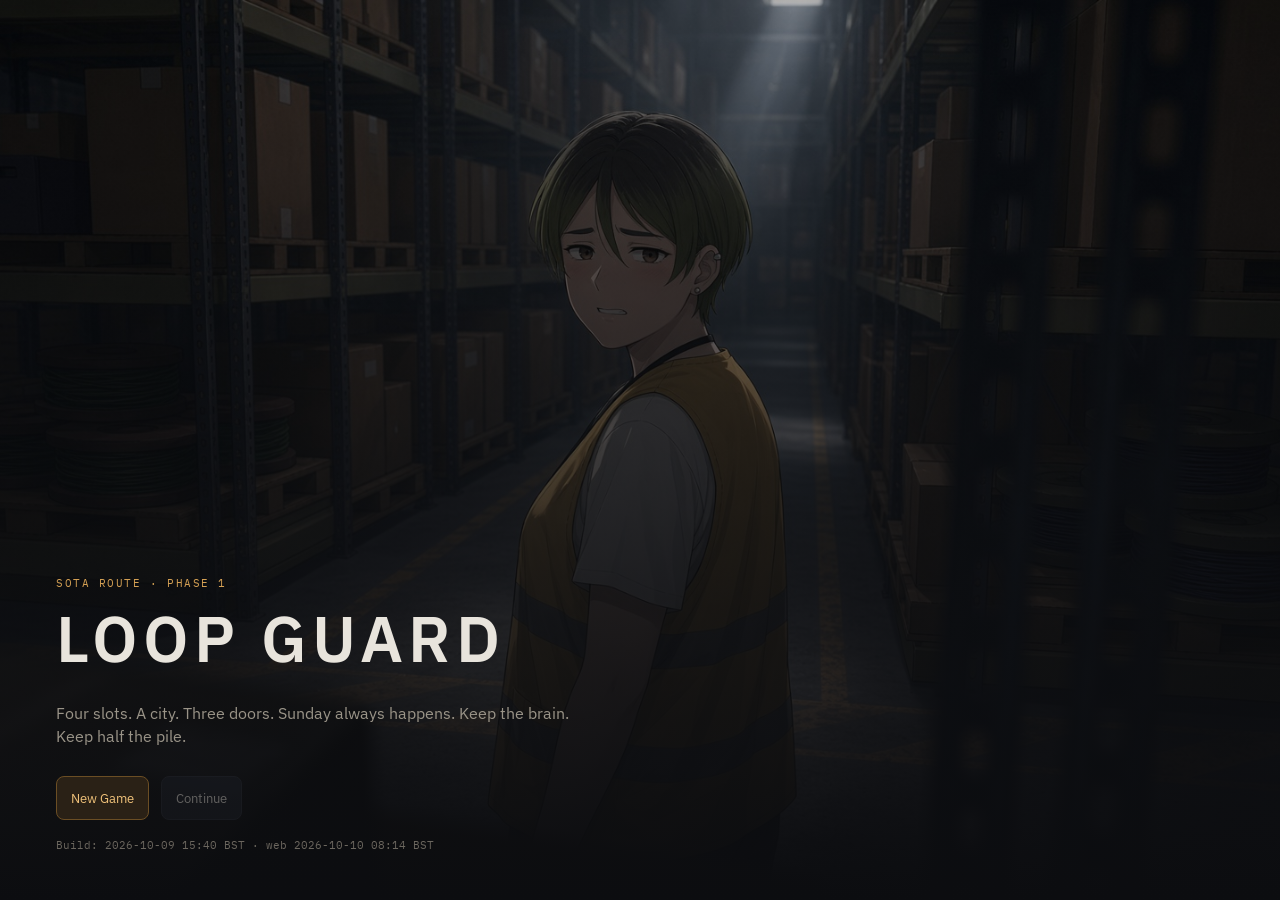
==== index.html @ e3c1bda1 "Web build: 2026-10-09 15:40 BST · web 2026-10-10 08:14 BST" ====
<!DOCTYPE html>
<html lang="en">
<head>
  <meta charset="UTF-8" />
  <meta name="viewport" content="width=device-width, initial-scale=1, viewport-fit=cover" />
  <meta name="apple-mobile-web-app-capable" content="yes" />
  <meta name="robots" content="noindex" />
  <link rel="icon" href="data:," />
  <title>Loop Guard — Sota</title>
  <link rel="preconnect" href="https://fonts.googleapis.com" />
  <link rel="preconnect" href="https://fonts.gstatic.com" crossorigin />
  <link href="https://fonts.googleapis.com/css2?family=IBM+Plex+Mono:wght@400;500&family=IBM+Plex+Sans:wght@400;500;600&display=swap" rel="stylesheet" />
  <link rel="stylesheet" href="css/game.css" />
  <link rel="stylesheet" href="css/web.css" />
</head>
<body>
  <div class="app">
    <section class="screen active" data-screen="title">
      <div class="title-wrap">
        <div class="who">SOTA ROUTE  ·  PHASE 1</div>
        <h1>LOOP GUARD</h1>
        <p class="sub">Four slots. A city. Three doors. Sunday always happens. Keep the brain. Keep half the pile.</p>
        <div class="title-actions">
          <button class="primary" id="btn-new">New Game</button>
          <button id="btn-continue">Continue</button>
          <button class="ghost" id="btn-settings">Video path</button>
        </div>
      </div>
    </section>

    <section class="screen" data-screen="play">
      <div class="stage" id="stage">
        <img id="bg" class="bg" alt="" />
        <div class="hud">
          <div class="stat" id="stat-loop">LOOP <b>1</b></div>
          <div class="stat" id="stat-day">DAY <b>1</b>/28</div>
          <div class="stat" id="stat-slot">MORNING</div>
          <div class="week-pips" id="pips"></div>
          <div class="grow"></div>
          <div class="stat" id="stat-money">£ <b>80</b></div>
          <div class="stat" id="stat-int">INT <b>0</b></div>
          <div class="stat" id="stat-str">STR <b>3</b></div>
          <button class="ghost hud-phone" id="hud-phone" title="Kaito's phone">PHONE<span class="hud-phone-badge" id="hud-phone-badge" hidden>1</span></button>
          <button class="ghost" id="btn-full">Full</button>
          <button class="ghost" id="btn-title">Title</button>
          <button class="ghost" id="btn-settings-2">Path</button>
          <button class="ghost edi-mute" id="btn-sound-mute" title="Mute game audio">SOUND ON</button>
          <button class="ghost edi-mute" id="btn-edi-mute" title="Mute EDI scripts">SCRIPT ON</button>
        </div>
        <div id="hub-map" class="hub-map"></div>
        <img class="sprite" id="sprite" alt="" />
        <div id="char-menu" class="char-menu"></div>
        <div class="dock">
          <div class="actions" id="actions"></div>
        </div>
        <div class="route-hud" id="route-hud">
          <!-- DESKTOP HOTFIX 2026-10-06 (#12): Boss DUE block removed; Himari block kept -->
          <div class="route-block">
            <div class="route-meta"><div class="route-kicker">Sota</div><div id="route-mood">Warm</div><div class="route-sub" id="route-hint"></div></div>
            <img class="route-face" id="face-himari" alt="Himari" src="art/sprite/gf_home_idle.png" />
          </div>
        </div>
        <div class="textbox" id="textbox">
          <div class="who" id="who"></div>
          <div class="line" id="line"></div>
          <div class="row"><button id="advance" style="display:none">Continue</button></div>
        </div>
        <div class="peek-layer" id="peek-layer">
            <div class="peek-door" id="peek-door">
              <video id="peek-vid" playsinline muted></video>
              <div class="missing" id="peek-miss">
                <div>No file on this path. The rail still runs.</div>
                <code id="peek-miss-path"></code>
              </div>
            </div>
            <div class="peek-ui">
              <button id="peek-more">Open the door more</button>
              <button class="danger" id="peek-leave">Leave</button>
            </div>
            <div class="textbox peek-box">
              <div class="who" id="peek-who"></div>
              <div class="line" id="peek-line"></div>
              <div class="row"><button id="peek-next">Continue</button></div>
            </div>
          </div>
          <div class="phone-layer" id="phone-layer">
            <div class="phone-fit" id="phone-fit"><div class="phone-frame" id="phone-frame">
              <div class="phone-chrome">
                <button type="button" id="phone-back" class="phone-top-back" aria-label="Back">‹</button>
                <span id="phone-clock">09:14</span>
                <span class="phone-status" aria-hidden="true">
                  <svg width="16" height="12" viewBox="0 0 16 12"><path fill="#f2f2f7" d="M1.2 8.4 0 9.6A11 11 0 0 1 16 9.6l-1.2-1.2A9.2 9.2 0 0 0 1.2 8.4Zm3.3-2.5L3.3 7.1a6.6 6.6 0 0 1 9.4 0l-1.2-1.2a4.9 4.9 0 0 0-7 0Zm3.3-2.6L6.6 4.5a2.8 2.8 0 0 1 2.8 0L8 3.3a1.2 1.2 0 0 0-1.6 0Z"/></svg>
                  <svg width="24" height="12" viewBox="0 0 24 12"><rect x="0.6" y="1.2" width="18" height="9.6" rx="2" fill="none" stroke="#f2f2f7" stroke-width="1.2"/><rect x="2" y="2.6" width="15.2" height="6.8" rx="1" fill="#f2f2f7"/><rect x="19.4" y="4" width="1.6" height="4" rx="0.6" fill="#f2f2f7"/></svg>
                </span>
                <button type="button" id="phone-close" class="phone-top-close" aria-label="Close">×</button>
              </div>
              <div class="phone-stack" id="phone-stack">
                <div class="screen active" data-ph="home" id="ph-home"></div>
                <div class="screen app-messages" data-ph="messages" id="ph-messages">
                  <div class="phone-title" id="sms-title">Himari</div>
                  <div class="phone-scroll"><div class="phone-list" id="phone-list"></div></div>
                </div>
                <div class="screen app-gallery" data-ph="gallery" id="ph-gallery">
                  <div class="phone-title" id="phone-title">Routes</div>
                  <div class="phone-scroll"><div class="phone-list" id="gallery-list"></div></div>
                </div>
                <div class="screen app-nightly" data-ph="nightly" id="ph-nightly"></div>
                <div class="screen app-settings" data-ph="settings" id="ph-settings"></div>
              </div>
            </div>
            </div>
          </div>
          <div class="bar-layer" id="bar-layer">
            <div class="bar-card">
              <div class="who">SHIFT</div>
              <p>Stop the tick in green. Blue sliver is bonus. Space or click.</p>
              <div class="bar-track">
                <div class="zone grey"></div>
                <div class="zone green"></div>
                <div class="zone blue"></div>
                <div class="bar-fill" id="bar-fill"></div>
              </div>
              <button class="primary" id="bar-hit">Stop</button>
            </div>
          </div>
      </div>
    </section>

    <section class="screen rewind-screen" data-screen="rewind">
      <div class="rewind-card">
        <div class="who">SUNDAY</div>
        <h2 id="rewind-body"></h2>
        <p id="rewind-ask"></p>
        <div class="title-actions">
          <button class="primary" id="rewind-yes">Rewind time</button>
          <button class="ghost" id="rewind-no">Stay here</button>
        </div>
      </div>
    </section>
  </div>

  <div class="modal" id="settings">
    <div class="card">
      <h2>PART 1 video root</h2>
      <p>HTTP folder that contains the scene files.</p>
      <p>
        <code>SCENE_BOSS_WORKAREA_BJ_1.mp4</code> … <code>_5</code><br />
        <code>SCENE_BOSS_LOCKER_BATHROOM_RIDE_1.mp4</code> … <code>_5</code><br />
        <code>SCENE_BOSS_FINAL_MISSIONARY_1.mp4</code> … <code>_5</code><br />
        <code>SCENE_BOSS_WORKAREA_RIDE_1.mp4</code> … <code>_3</code><br />
        <code>SCENE_BOSS_WORKAREA_SPOON_1.mp4</code> … <code>_5</code><br />
        <code>SCENE_BOSS_LOCKER_MATEPRESS_1.mp4</code> … <code>_3</code><br />
        <code>SCENE_BOSS_LOCKER_MISSIONARY_1.mp4</code> … <code>_4</code><br />
        <code>SCENE_BOSS_FINAL_DOGGY_1.mp4</code> … <code>_4</code><br />
        <code>SCENE_BOSS_FINAL_COWGIRL_1.mp4</code> … <code>_4</code><br />
        <code>SCENE_BOSS_OFFICE_RD_DOGGY_1.mp4</code> … <code>_6</code><br />
        <code>SCENE_BOSS_FINAL_SUCK_1.mp4</code>
      </p>
      <input id="media-root" spellcheck="false" />
      <p style="margin-top:16px">EDI base (default <code>http://localhost:5000</code>)</p>
      <input id="edi-url" spellcheck="false" />
      <div class="row">
        <button class="ghost" id="set-cancel">Cancel</button>
        <button class="primary" id="set-save">Save path</button>
      </div>
    </div>
  </div>
  <div class="toast" id="toast"></div>
  <script src="js/edi.js"></script>
  <script>window.LG_WEB=true;window.LG_WEB_STAMP='2026-10-09 15:40 BST · web 2026-10-10 08:14 BST';</script>
  <script src="js/web.js"></script>
  <script src="js/audio.js"></script>
  <script src="js/data.js"></script>
  <script src="js/dialogue.js"></script>
  <script src="js/game.js"></script>
</body>
</html>
---- css/game.css ----
:root {
  --bg: #0c0d10;
  --panel: #16181e;
  --panel-2: #1d2028;
  --ink: #e8e4dc;
  --muted: #9a9488;
  --dim: #6b665e;
  --amber: #d4a054;
  --amber-2: #f0c27a;
  --danger: #c45c4a;
  --line: #2a2d36;
  --font: "IBM Plex Sans", "Segoe UI", sans-serif;
  --mono: "IBM Plex Mono", ui-monospace, monospace;
}
* { box-sizing: border-box; }
html, body { height: 100%; margin: 0; }
body { font-family: var(--font); background: var(--bg); color: var(--ink); overflow: hidden; }
button {
  font-family: inherit; cursor: pointer;
  border: 1px solid var(--line); background: var(--panel-2); color: var(--ink);
  border-radius: 8px; padding: 10px 14px;
}
button:hover:not(:disabled) { border-color: var(--amber); color: var(--amber-2); }
button:disabled { opacity: .38; cursor: not-allowed; }
button.primary { background: #2a2116; border-color: #6b4e24; color: var(--amber-2); }
button.danger { background: #2a1614; border-color: #6b3228; color: #e8b4aa; }
button.ghost { background: transparent; }
.app { height: 100%; display: flex; flex-direction: column; }
.screen { display: none; height: 100%; }
.screen.active { display: flex; flex-direction: column; }

.title-wrap {
  flex: 1;
  background:
    linear-gradient(180deg, rgba(12,13,16,.3) 0%, rgba(12,13,16,.8) 70%, #0c0d10 100%),
    url("../art/title.jpg") center/cover no-repeat;
  display: flex; flex-direction: column; justify-content: flex-end;
  padding: 48px 56px;
}
.title-wrap h1 { font-weight: 600; font-size: 64px; margin: 0 0 6px; letter-spacing: .08em; }
.title-wrap .sub { color: var(--muted); margin-bottom: 28px; max-width: 540px; line-height: 1.45; }
.title-actions { display: flex; gap: 12px; flex-wrap: wrap; }

.hud {
  position: absolute; top: 0; left: 0; right: 0; z-index: 6;
  height: 52px; display: flex; align-items: center; gap: 12px;
  padding: 0 16px;
  background: linear-gradient(180deg, rgba(8,9,12,.72) 0%, rgba(8,9,12,0) 100%);
  font-family: var(--mono); font-size: 12px;
  pointer-events: none;
}
.hud button { pointer-events: auto; }
.hud .stat { color: var(--muted); }
.hud .stat b { color: var(--amber-2); font-weight: 500; }
.hud .stat.bad { color: var(--danger); }
.hud .grow { flex: 1; }
.hud .edi-mute { margin-left: 4px; font-size: 11px; letter-spacing: .08em; padding: 6px 10px; }
.hud .edi-mute.off { color: var(--danger); border-color: #6b3228; }
.week-pips { display: flex; gap: 6px; }
.pip { width: 22px; height: 8px; border-radius: 99px; background: #2a2d36; }
.pip.now { background: var(--amber); }
.pip.done { background: #5a4a2e; }
.pip.bad { outline: 1px solid var(--danger); }
.pip.event { outline: 1px solid #4d8fd6; box-shadow: 0 0 0 1px rgba(77,143,214,.35); }

.play { flex: 1; min-height: 0; }
.screen[data-screen="play"] {
  background: #0b0a0c;
  flex: 1;
}
.stage {
  position: relative;
  flex: 1;
  width: 100%;
  height: 100%;
  background: #111;
  overflow: hidden;
}
.bg {
  position: absolute; inset: 0;
  width: 100%; height: 100%;
  object-fit: cover;
  z-index: 0;
}
.stage.hub-mode { background: #0b0a0c; }
.sprite {
  position: absolute;
  left: 50%;
  top: -2%;
  bottom: auto;
  transform: translateX(-50%);
  height: 102%;
  width: auto;
  max-width: 56%;
  object-fit: contain;
  object-position: top center;
  z-index: 2;
  cursor: pointer;
  pointer-events: auto;
  filter: drop-shadow(0 14px 22px rgba(0,0,0,.45));
}
.sprite.boss {
  left: 50%;
  right: auto;
}
/* SOTA WIRE 2026-10-09: sota_*.png is a wider canvas (1038x900 vs Himari 696x900). Lift the width cap so the
   height (and so the head/shoulder scale) matches Himari's 102% instead of being shrunk by max-width:56%. */
.sprite.sota {
  max-width: 96%;
}

.textbox {
  position: absolute; left: 4%; right: 4%; bottom: 3.5%; z-index: 4;
  background: rgba(12,10,14,.82); border: 1px solid rgba(243,198,192,.28);
  border-radius: 4px; padding: 14px 16px; min-height: 22%;
  backdrop-filter: blur(8px);
}
.dock {
  position: absolute; left: 16px; top: 60px; z-index: 5;
  display: flex; flex-direction: column; gap: 8px;
  width: min(280px, 34vw);
}
.dock .actions { padding: 0; display: grid; gap: 7px; }
.dock .note {
  margin: 0; font-size: 12px; color: var(--muted); line-height: 1.35;
  background: rgba(12,13,16,.55); border-radius: 8px; padding: 8px 10px;
}
.who { font-family: var(--mono); font-size: 11px; letter-spacing: .14em; text-transform: uppercase; color: var(--amber); margin-bottom: 6px; }
.line { font-size: 17px; line-height: 1.45; min-height: 44px; }
.line em { color: #cfc6b4; }
.line .sfx { color: var(--muted); font-style: italic; }
.textbox .row { display: flex; justify-content: flex-end; margin-top: 8px; }

.tag { font-family: var(--mono); font-size: 10px; color: var(--dim); }

.hub-map { display: none; position: absolute; inset: 0; z-index: 3; }
.pin {
  position: absolute; transform: translate(-50%, -50%);
  min-width: 140px; text-align: left;
  background: rgba(16,18,23,.88); border: 1px solid #3a414e;
}
.pin b { display: block; color: var(--amber-2); font-weight: 500; }
.pin span { display: block; color: var(--muted); font-size: 11px; margin-top: 2px; }

.char-menu {
  display: none;
  position: absolute;
  right: 8%;
  bottom: 28%;
  z-index: 6;
  min-width: 180px;
  background: rgba(12,13,16,.92);
  border: 1px solid var(--line);
  border-radius: 10px;
  padding: 8px;
  gap: 6px;
}
.char-menu.on { display: grid; }

.peek-layer, .bar-layer {
  display: none; position: absolute; inset: 0; z-index: 20; background: #000;
}
.peek-layer.on { display: block; }
.bar-layer.on { display: flex; }
.peek-door {
  position: absolute; inset: 0;
  display: flex; align-items: center; justify-content: center;
  background: #000;
  clip-path: inset(0 calc((100% - var(--crack, 18%)) / 2) 0 calc((100% - var(--crack, 18%)) / 2));
  transition: clip-path .25s ease;
}
.peek-door video { width: 100%; height: 100%; object-fit: contain; background: #000; }
.peek-ui {
  position: absolute; top: 58px; left: 16px;
  z-index: 22;
  display: flex; flex-direction: column; align-items: stretch; gap: 8px;
  width: min(240px, 32vw);
}
.peek-ui button { width: 100%; }
.peek-box {
  position: absolute !important;
  left: 4% !important; right: 4% !important; bottom: 3.5% !important;
  z-index: 22 !important;
  display: block !important;
  min-height: 18%;
  pointer-events: auto;
}
.missing { flex: 1; display: none; flex-direction: column; align-items: center; justify-content: center; color: var(--muted); text-align: center; padding: 24px; gap: 8px; }
.missing code { color: var(--amber-2); font-size: 12px; }

.bar-layer { align-items: center; justify-content: center; background: rgba(0,0,0,.72); }
.bar-card { width: min(640px, 92vw); background: var(--panel); border: 1px solid var(--line); border-radius: 14px; padding: 22px; }
.bar-card p { color: var(--muted); }
.bar-track { position: relative; height: 28px; background: #3a3d46; border-radius: 6px; overflow: hidden; margin: 12px 0 16px; }
.bar-track .green { position: absolute; left: 42%; width: 20%; top: 0; bottom: 0; background: #3d6b3a; }
.bar-track .blue { position: absolute; left: 50%; width: 4%; top: 0; bottom: 0; background: #6ec8e0; }
.bar-fill { position: absolute; top: 0; bottom: 0; width: 4px; background: #fff; left: 0; transform: translateX(-50%); }

.rewind-screen { align-items: center; justify-content: center; background: #08090c; }
.rewind-card { max-width: 640px; padding: 32px; }
.rewind-card h2 { white-space: pre-line; font-weight: 560; line-height: 1.35; }

.hud-phone { position: relative; pointer-events: auto; letter-spacing: .08em; }
.hud-phone-badge {
  position: absolute; top: -4px; right: -4px;
  min-width: 16px; height: 16px; padding: 0 4px;
  border-radius: 99px; background: #c45c4a; color: #fff;
  font-size: 10px; line-height: 16px; text-align: center;
}
.phone-layer {
  display: none; position: absolute; inset: 0; z-index: 18;
  background: #000;
  align-items: center; justify-content: center;
}
.phone-layer.on { display: flex; }
.phone-fit {
  width: 390px; height: 800px;
  max-width: calc(100% - 16px);
  max-height: calc(100% - 16px);
  flex: 0 0 auto;
  overflow: hidden;
}
.phone-frame {
  width: 390px; height: 800px;
  max-width: 390px; max-height: 800px;
  flex: none;
  background: #0c0d12;
  border: 0;
  border-radius: 36px;
  padding: 10px 10px 12px;
  box-shadow: 0 0 0 11px #1a1a1a, 0 0 0 13px #333, 0 20px 50px rgba(0,0,0,.55);
  position: relative;
  display: flex; flex-direction: column;
  overflow: hidden;
}
.phone-chrome {
  display: flex; justify-content: space-between; align-items: center; gap: 8px;
  font-family: var(--mono); font-size: 13px; color: #f2f2f7;
  height: 48px; padding: 0 8px 0 6px; margin-bottom: 0; flex: 0 0 48px;
}
.phone-chrome #phone-clock { font-weight: 600; letter-spacing: .02em; flex: 1; text-align: center; }
.phone-top-back, .phone-top-close {
  flex: 0 0 36px; width: 36px; height: 32px; padding: 0;
  background: transparent; border: 0; color: #f2f2f7;
  font-size: 22px; line-height: 30px; cursor: pointer;
}
.phone-top-close { font-size: 26px; line-height: 28px; }
.phone-status { display: flex; align-items: center; gap: 8px; color: #f2f2f7; }
.phone-status svg { display: block; }
.phone-owner { letter-spacing: .12em; }
.phone-stack {
  flex: 1 1 auto; min-height: 0; position: relative;
  overflow: hidden;
}
.phone-frame .screen {
  display: none; height: 100%; min-height: 0; overflow: hidden;
  flex-direction: column;
}
.phone-frame .screen.active { display: flex; flex-direction: column; height: 100%; min-height: 0; overflow: hidden; }
.phone-scroll { flex: 1 1 auto; min-height: 0; overflow-y: auto; -webkit-overflow-scrolling: touch; }
.phone-title { font-size: 18px; margin: 0; padding: 10px 12px 8px; flex: 0 0 auto; }
.phone-list { display: grid; gap: 8px; margin: 0; padding: 0 12px 16px; }
.phone-item {
  text-align: left; width: 100%;
  display: flex; flex-direction: column; gap: 2px;
}
.phone-item small { color: var(--muted); font-size: 12px; }
.phone-item.locked { opacity: .45; }
.phone-grid {
  display: grid; grid-template-columns: 1fr 1fr; gap: 12px;
}
.phone-app {
  min-height: 92px; display: flex; flex-direction: column;
  align-items: flex-start; justify-content: flex-end;
  text-align: left; padding: 12px;
  background: #1a1d24; border: 1px solid var(--line);
}
.phone-app b { font-size: 14px; letter-spacing: .04em; }
.phone-app small { color: var(--muted); }

.home-apps {
  display: grid;
  grid-template-columns: 1fr 1fr;
  gap: 28px 40px;
  padding: 36px 28px 12px;
  flex: 1 1 auto;
  align-content: start;
}
.app-icon {
  background: transparent; border: 0; padding: 0;
  display: flex; flex-direction: column; align-items: center; gap: 8px;
  color: #f2f2f7; font-size: 13px; cursor: pointer;
}
.app-icon-bg {
  width: 64px; height: 64px; border-radius: 16px;
  display: grid; place-items: center;
  position: relative;
  box-shadow: 0 8px 16px rgba(0,0,0,.28);
}
.app-icon-bg svg { width: 30px; height: 30px; }
.app-icon-bg.messages-bg { background: linear-gradient(180deg, #34c759, #30d158); }
.app-icon-bg.gallery-bg { background: linear-gradient(180deg, #5e5ce6, #7d4dff); }
.app-icon-bg.nightly-bg { background: linear-gradient(180deg, #ff2d55, #ff375f); }
.app-icon-bg.settings-bg { background: linear-gradient(180deg, #2c2c2e, #3a3a3c); }
.app-badge {
  position: absolute; top: -6px; right: -6px;
  min-width: 18px; height: 18px; padding: 0 5px;
  border-radius: 9px; background: #ff3b30; color: #fff;
  font-size: 11px; line-height: 18px; font-weight: 700;
}
.app-badge[hidden] { display: none; }
#ph-home.screen.active {
  background: radial-gradient(120% 80% at 50% 0%, #1c2230 0%, #0c0d12 62%);
}

.phone-nav { display: none !important; }
.nightly-tip { display: flex; gap: 6px; flex-wrap: wrap; }
.nightly-tip button { flex: 1; min-width: 72px; }
.nightly-im { color: var(--muted); font-size: 12px; padding: 10px; border: 1px dashed var(--line); border-radius: 8px; }
.nightly-sec {
  font-family: var(--mono); font-size: 11px; letter-spacing: .12em;
  text-transform: uppercase; color: var(--muted); margin: 4px 0 2px;
}
.nightly-mika { border-color: var(--amber-2, #c9a227); }
.nightly-quiet { opacity: .55; }
.nightly-fan { display: flex; gap: 6px; margin: 8px 0; }
.nightly-fan input {
  flex: 1; min-width: 0; background: #0f1116; border: 1px solid var(--line);
  color: var(--ink); border-radius: 8px; padding: 8px 10px; font-size: 13px;
}
.nightly-fan button { flex: 0 0 auto; }
@media (max-width: 420px) {
  .phone-frame {
    width: 390px !important; height: 800px !important;
    max-width: 390px !important; transform: scale(0.92);
    transform-origin: center center;
  }
}

.modal { position: fixed; inset: 0; z-index: 20; background: rgba(0,0,0,.62); display: none; align-items: center; justify-content: center; }
.modal.on { display: flex; }
.card { width: min(640px, 92vw); background: var(--panel); border: 1px solid var(--line); border-radius: 14px; padding: 22px; }
.card h2 { margin: 0 0 8px; }
.card p { color: var(--muted); line-height: 1.5; }
.card input {
  width: 100%; background: #0f1116; border: 1px solid var(--line); color: var(--ink);
  border-radius: 8px; padding: 10px 12px; font-family: var(--mono); font-size: 13px;
}
.card .row { display: flex; gap: 8px; justify-content: flex-end; margin-top: 16px; }
.toast {
  position: fixed; bottom: 18px; left: 50%; transform: translateX(-50%);
  background: #1a1d24; border: 1px solid var(--line); padding: 10px 14px; border-radius: 8px;
  display: none; z-index: 30;
}
.toast.on { display: block; }

#stat-himari { min-width: 11rem; }
.choice-prompt { color: var(--muted); margin-bottom: 8px; font-size: 14px; }
button.choice {
  display: block; width: 100%; text-align: left; margin: 6px 0;
  background: var(--panel); border-color: var(--line);
}

.route-hud {
  position: absolute; right: 16px; top: 60px; z-index: 5;
  display: flex; flex-direction: column; gap: 10px;
  pointer-events: none;
}
.route-block {
  display: flex; align-items: center; justify-content: flex-end; gap: 10px;
  background: rgba(12,13,16,.55); border: 1px solid var(--line); border-radius: 8px;
  padding: 6px 8px 6px 10px;
}
.route-meta { text-align: right; max-width: 9rem; }
.route-kicker { font-family: var(--mono); font-size: 11px; letter-spacing: .12em; text-transform: uppercase; color: var(--amber-2); }
.route-sub { font-size: 11px; color: var(--muted); margin-top: 2px; min-height: 14px; }
#route-due { font-size: 12px; color: var(--muted); }
#route-due b { color: var(--ink); font-weight: 500; }
.route-face {
  width: 48px; height: 56px; object-fit: cover; object-position: top center;
  border-radius: 4px; border: 1px solid #3a3d46; background: #1a1c22;
}

#route-mood { font-size: 13px; color: var(--ink); margin-top: 2px; }
.sms-bubble {
  margin: 8px 10px; padding: 8px 10px; border-radius: 10px; font-size: 13px; line-height: 1.35;
  background: #22252c; border: 1px solid var(--line);
}
.sms-bubble small { display: block; font-size: 10px; letter-spacing: .08em; text-transform: uppercase; color: var(--muted); margin-bottom: 3px; }
.sms-bubble.me { background: #1c2830; margin-left: 28px; }
.sms-bubble.her { margin-right: 28px; }

.nightly-tier {
  font-family: var(--mono); font-size: 12px; letter-spacing: .08em;
  color: var(--amber-2); margin: 0 0 8px;
}
.nightly-clue { border-color: #6b4e24; color: var(--amber-2); }
.nightly-player { display: grid; gap: 8px; }
.nightly-vid { border-radius: 8px; border: 1px solid var(--line); }
.nightly-stage { font-family: var(--mono); font-size: 11px; letter-spacing: .04em; }

.nightly-post {
  display: flex; gap: 10px; align-items: flex-start;
  padding: 8px; border: 1px solid var(--line); border-radius: 8px; margin: 6px 0;
}
.nightly-photo {
  flex: 0 0 56px; width: 56px; height: 56px;
  background: #2a2d36; border: 1px dashed #4a4e58; border-radius: 6px;
  display: flex; align-items: center; justify-content: center;
  color: var(--dim); font-family: var(--mono); font-size: 9px; letter-spacing: .08em;
  text-transform: uppercase;
}
.nightly-cap { flex: 1; font-size: 12px; line-height: 1.4; color: var(--ink); }

.nightly-photo img {
  width: 100%;
  height: 100%;
  object-fit: cover;
  border-radius: inherit;
  display: block;
}

#ph-messages.screen.active { background: #000; }
#ph-gallery.screen.active { background: #12101c; }
#ph-settings.screen.active { background: #141416; }
#ph-nightly.screen.active, #ph-nightly {
  background: radial-gradient(120% 70% at 50% 0%, #3a1020 0%, #14060c 58%);
  color: #f7dbe4;
}
#ph-nightly .phone-title { color: #ffd5e0; }
#ph-nightly .nightly-sec { color: #ff8fab; }
#ph-nightly .phone-item { background: #2a121b; border: 1px solid #5a2436; color: #f7dbe4; }
#ph-nightly .phone-item small { color: #d08a9c; }
#ph-nightly .nightly-im { border-color: #5a2436; color: #e7b3c2; background: #1a0a11; }
#ph-nightly .nightly-tip button { background: #ff2d55; border: 0; color: #fff; }
#ph-nightly .nightly-tip button[disabled] { background: #3a1a24; color: #9a6a76; }
.ny-avatar {
  width: 36px; height: 36px; border-radius: 50%;
  display: inline-grid; place-items: center;
  background: var(--ny-av, #5e5ce6); color: #fff; font-weight: 600; font-size: 14px;
  flex: 0 0 36px;
}
.ny-row { display: flex; gap: 10px; align-items: center; text-align: left; width: 100%; }
.ny-row .ny-meta { display: flex; flex-direction: column; gap: 2px; min-width: 0; }
.ny-tabs { display: flex; gap: 4px; padding: 0 12px 8px; flex: 0 0 auto; }
.ny-tab {
  flex: 1; border: 1px solid #5a2436; background: #1a0a11; color: #e7b3c2;
  border-radius: 999px; padding: 7px 8px; font-size: 12px; cursor: pointer;
}
.ny-tab.on { background: #ff2d55; color: #fff; border-color: #ff2d55; }
.ny-head { display: flex; gap: 10px; align-items: center; padding: 8px 12px; flex: 0 0 auto; }
.ny-thread { display: flex; flex-direction: column; min-height: 0; flex: 1 1 auto; }
.ny-thread-head { padding: 8px 12px 6px; flex: 0 0 auto; color: #ffd5e0; font-size: 13px; }
.ny-bubbles { flex: 1 1 auto; min-height: 0; overflow-y: auto; padding: 8px 12px 12px; display: flex; flex-direction: column; gap: 8px; }
#ph-nightly .sms-bubble.her { background: #3a1624; color: #f7dbe4; }
#ph-nightly .sms-bubble.me { background: #ff2d55; color: #fff; }
.ny-composer { flex: 0 0 auto; display: flex; gap: 6px; padding: 8px 12px 12px; border-top: 1px solid #5a2436; }
.ny-choice {
  flex: 1; border: 1px solid #5a2436; background: #2a121b; color: #ffd5e0;
  border-radius: 16px; padding: 8px 6px; font-size: 12px; cursor: pointer;
}
.ny-choice[disabled] { opacity: .4; cursor: default; }
.ny-choice.spent { text-decoration: line-through; }

#ph-nightly .ny-home-shell { flex: 0 0 auto; max-height: 34%; }
#ph-nightly .ny-tabs + .phone-scroll { flex: 1 1 auto; }
#ph-nightly .ny-tabs + .ny-thread { flex: 1 1 auto; min-height: 0; }


/* ===== M-BATCH 2026-10-06: Messages chat (#6/#9) ===== */
#ph-messages .msg-head { display: flex; align-items: center; gap: 10px; padding: 8px 12px; flex: 0 0 auto; border-bottom: 1px solid #1c1c1e; background: rgba(18,18,20,.96); }
#ph-messages .msg-head-title { font-size: 17px; font-weight: 600; color: #f2f2f7; flex: 1 1 auto; }
#ph-messages .msg-head:not(.thread) .msg-head-title { font-size: 28px; font-weight: 700; padding: 4px 0; }
#ph-messages .msg-av { width: 44px; height: 44px; border-radius: 50%; object-fit: cover; object-position: top center; background: #2c2c2e; flex: 0 0 auto; }
#ph-messages .msg-av.sm { width: 32px; height: 32px; }
#ph-messages .msg-call { background: #30d158; color: #fff; border: 0; border-radius: 16px; padding: 6px 14px; font-size: 13px; font-weight: 600; }
#ph-messages .msg-call[disabled] { background: #2c2c2e; color: #8e8e93; }
#ph-messages .msg-list { display: flex; flex-direction: column; }
#ph-messages .msg-conv { display: flex; align-items: center; gap: 12px; width: 100%; text-align: left; background: transparent; border: 0; border-bottom: 1px solid #1c1c1e; border-radius: 0; padding: 10px 12px; color: #f2f2f7; cursor: pointer; }
#ph-messages .msg-conv-meta { display: flex; flex-direction: column; gap: 2px; flex: 1 1 auto; min-width: 0; }
#ph-messages .msg-conv-top { display: flex; justify-content: space-between; gap: 8px; }
#ph-messages .msg-conv-top small { color: #8e8e93; font-size: 12px; }
#ph-messages .msg-conv-prev { color: #8e8e93; font-size: 13px; white-space: nowrap; overflow: hidden; text-overflow: ellipsis; }
#ph-messages .msg-conv.unread .msg-conv-prev { color: #d1d1d6; }
#ph-messages .msg-unread { background: #0a84ff; color: #fff; border-radius: 10px; min-width: 20px; height: 20px; line-height: 20px; text-align: center; font-size: 12px; font-weight: 700; padding: 0 6px; flex: 0 0 auto; }
#ph-messages .msg-thread { display: flex; flex-direction: column; gap: 3px; padding: 10px 10px 14px; }
#ph-messages .msg-stamp { align-self: center; color: #8e8e93; font-size: 11px; margin: 10px 0 4px; }
#ph-messages .msg-sys { align-self: center; color: #8e8e93; font-size: 12px; margin: 6px 0; text-align: center; }
#ph-messages .msg-calling { color: #30d158; }
#ph-messages .msg-row { display: flex; }
#ph-messages .msg-row.me { justify-content: flex-end; }
#ph-messages .msg-row.her { justify-content: flex-start; }
#ph-messages .msg-bubble { max-width: 76%; padding: 8px 12px; border-radius: 18px; font-size: 14px; line-height: 1.35; word-wrap: break-word; }
#ph-messages .msg-row.her .msg-bubble { background: #26252a; color: #f2f2f7; border-bottom-left-radius: 5px; }
#ph-messages .msg-row.me .msg-bubble { background: #0a84ff; color: #fff; border-bottom-right-radius: 5px; }
#ph-messages .msg-composer { flex: 0 0 auto; display: flex; gap: 8px; padding: 8px 10px 12px; border-top: 1px solid #1c1c1e; background: rgba(18,18,20,.96); }
#ph-messages .msg-input-ghost { flex: 1; border: 1px solid #3a3a3c; border-radius: 18px; padding: 7px 14px; color: #636366; font-size: 14px; }
#ph-messages .msg-reply { flex: 1; background: #0a84ff; color: #fff; border: 0; border-radius: 18px; padding: 9px 14px; font-size: 14px; font-weight: 600; text-align: center; }

/* ===== M-BATCH 2026-10-06: Nightly one screen (#4/#5) ===== */
.ny-tab-badge { display: inline-block; min-width: 16px; height: 16px; line-height: 16px; border-radius: 8px; background: #fff; color: #ff2d55; font-size: 10px; font-weight: 700; padding: 0 4px; margin-left: 3px; }
.ny-follow-card { display: flex; flex-direction: column; gap: 8px; padding: 12px; border-radius: 10px; background: #2a121b; border: 1px solid #ff2d55; }
.ny-follow-blurb { color: #e7b3c2; font-size: 12px; }
.ny-follow-btn { background: #ff2d55; color: #fff; border: 0; border-radius: 8px; padding: 8px; font-weight: 600; }
.ny-post-day { display: block; color: #d08a9c; font-size: 10px; letter-spacing: .06em; text-transform: uppercase; margin-bottom: 3px; }
.ny-tease { border-color: #6b4e24 !important; }
.ny-sys { align-self: center; color: #ffd5e0; background: #3a1624; border: 1px solid #ff2d55; border-radius: 12px; padding: 6px 12px; font-size: 12px; text-align: center; }
.ny-composer.col { flex-direction: column; gap: 6px; }
.ny-btn-row { display: flex; gap: 6px; flex-wrap: wrap; }
.ny-btn-row .ny-choice { flex: 1 1 auto; }
.ny-found { background: #30d158 !important; color: #04210d !important; border-color: #30d158 !important; font-weight: 600; }
.ny-found small { font-weight: 400; opacity: .8; }
.toast { cursor: pointer; max-width: min(520px, 90vw); }
---- css/web.css ----
/* LG_WEB phone/web layer */
html.lg-web, html.lg-web body { height: 100%; height: 100dvh; -webkit-text-size-adjust: 100%; touch-action: manipulation; }
html.lg-web body { padding: env(safe-area-inset-top) env(safe-area-inset-right) env(safe-area-inset-bottom) env(safe-area-inset-left); }
html.lg-web #btn-settings, html.lg-web #btn-settings-2, html.lg-web #btn-edi-mute, html.lg-web #settings { display: none !important; }
html.lg-nofs #btn-full { display: none !important; }
html.lg-web button { min-height: 44px; min-width: 44px; }
@media (hover: none) { html.lg-web button:hover:not(:disabled) { border-color: var(--line); color: var(--ink); } html.lg-web button.primary:hover:not(:disabled){ color: var(--amber-2); border-color:#6b4e24; } }
html.lg-web .web-stamp { margin-top: 18px; font-family: var(--mono); font-size: 11px; color: var(--dim); }
html.lg-web #peek-miss { background: #08080a; color: var(--muted); text-align: center; line-height: 1.6; align-items: center; justify-content: center; flex-direction: column; }
html.lg-web #peek-miss b { color: var(--amber-2); letter-spacing: .12em; text-transform: uppercase; font-size: 12px; }
html.lg-web #peek-miss code { display: block; margin-top: 8px; font-size: 10px; color: var(--dim); word-break: break-all; }
html.lg-web #ny-clip-card { background: #08080a; color: var(--muted); padding: 40px 12px; text-align: center; border-radius: 8px; }
html.lg-web #ny-clip-meta { white-space: pre-wrap; }
/* phones */
@media (max-width: 900px), (max-height: 500px) {
  html.lg-web .title-wrap { padding: 20px 20px calc(20px + env(safe-area-inset-bottom)); }
  html.lg-web .title-wrap h1 { font-size: 40px; }
  html.lg-web .hud { height: auto; min-height: 48px; flex-wrap: wrap; row-gap: 2px; gap: 6px; padding: 4px 8px; font-size: 11px; background: rgba(8,9,12,.78); }
  html.lg-web .hud .grow { flex: 1 0 0; }
  html.lg-web .hud button { padding: 6px 8px; font-size: 11px; }
  html.lg-web .week-pips { gap: 3px; } html.lg-web .pip { width: 10px; }
  html.lg-web .dock { top: 96px; left: 8px; max-height: calc(100% - 110px); overflow-y: auto; }
  html.lg-web .textbox { left: 2%; right: 2%; bottom: 2%; padding: 10px 12px; font-size: 15px; max-height: 45%; overflow-y: auto; }
  html.lg-web .route-hud { transform: scale(.8); transform-origin: top right; }
}
@media (max-height: 500px) and (orientation: landscape) {
  html.lg-web .hud { flex-wrap: nowrap; overflow-x: auto; min-height: 44px; }
  html.lg-web .dock { top: 58px; max-height: calc(100% - 60px); }
  html.lg-web .textbox { max-height: 40%; min-height: 0; font-size: 14px; }
}
@media (orientation: portrait) and (max-width: 600px) {
  html.lg-web .sprite { max-width: 92%; height: 70%; top: 12%; }
  html.lg-web .sprite.sota { max-width: 100%; }
  html.lg-web .bg { object-position: center; }
}
/* no video in web build: show the placeholder card across the whole door (crack width is a video effect only) */
html.lg-web .peek-door { clip-path: none !important; }
html.lg-web .peek-door video { display: none !important; }
html.lg-web #peek-miss { position: absolute; inset: 0; justify-content: flex-start !important; padding: max(60px, 14vh) 24px 0; }
@media (max-height: 500px) { html.lg-web #peek-miss { padding: 50px 24px 0 calc(24px + 34vw); line-height: 1.35; } }
html.lg-web #peek-miss > div { max-width: 420px; }
html.lg-web .peek-ui { width: max(160px, min(240px, 32vw)); }
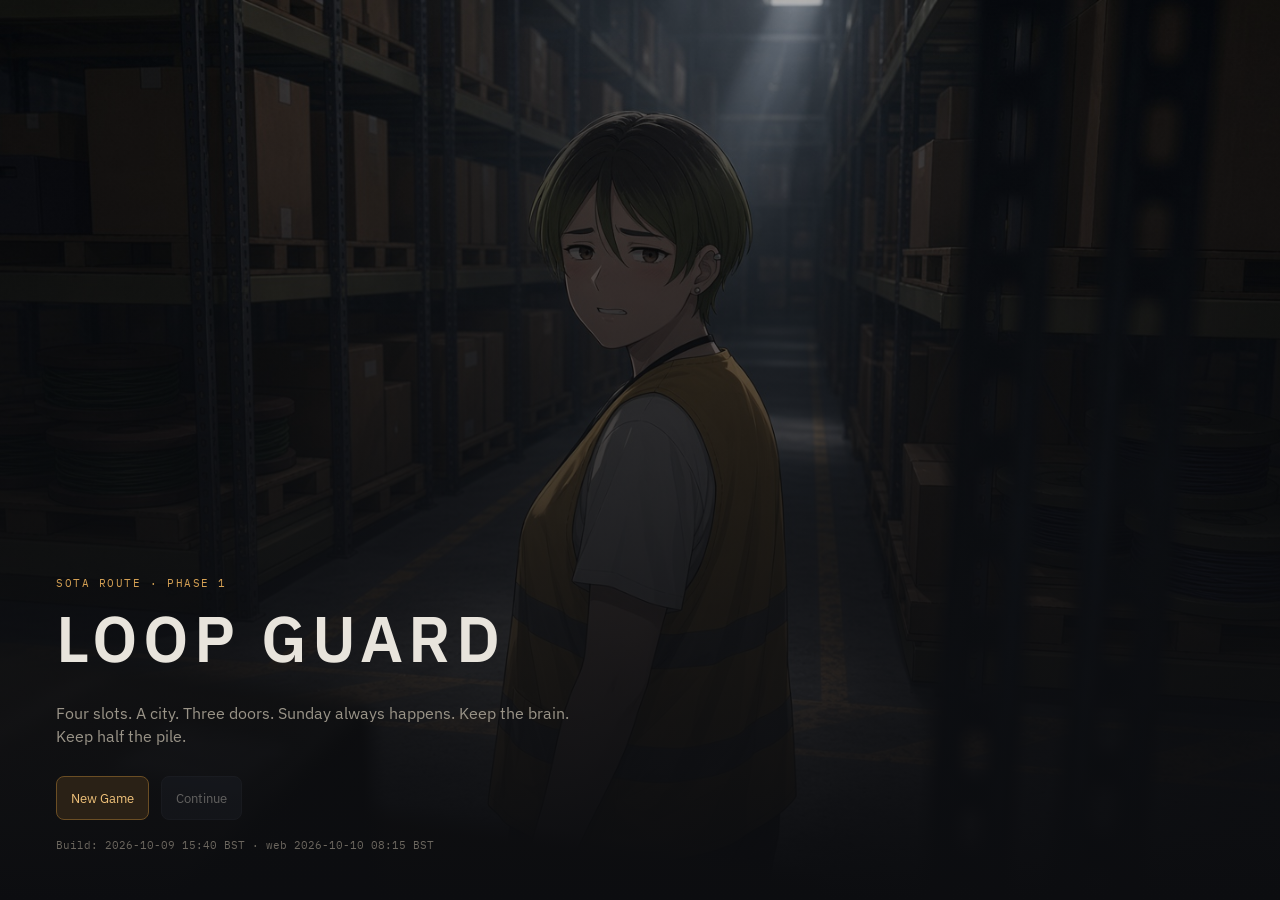
==== commit c357385a: "Web build: 2026-10-09 15:40 BST · web 2026-10-10 08:15 BST" ====
--- a/index.html
+++ b/index.html
@@ -167,7 +167,7 @@
   </div>
   <div class="toast" id="toast"></div>
   <script src="js/edi.js"></script>
-  <script>window.LG_WEB=true;window.LG_WEB_STAMP='2026-10-09 15:40 BST · web 2026-10-10 08:14 BST';</script>
+  <script>window.LG_WEB=true;window.LG_WEB_STAMP='2026-10-09 15:40 BST · web 2026-10-10 08:15 BST';</script>
   <script src="js/web.js"></script>
   <script src="js/audio.js"></script>
   <script src="js/data.js"></script>
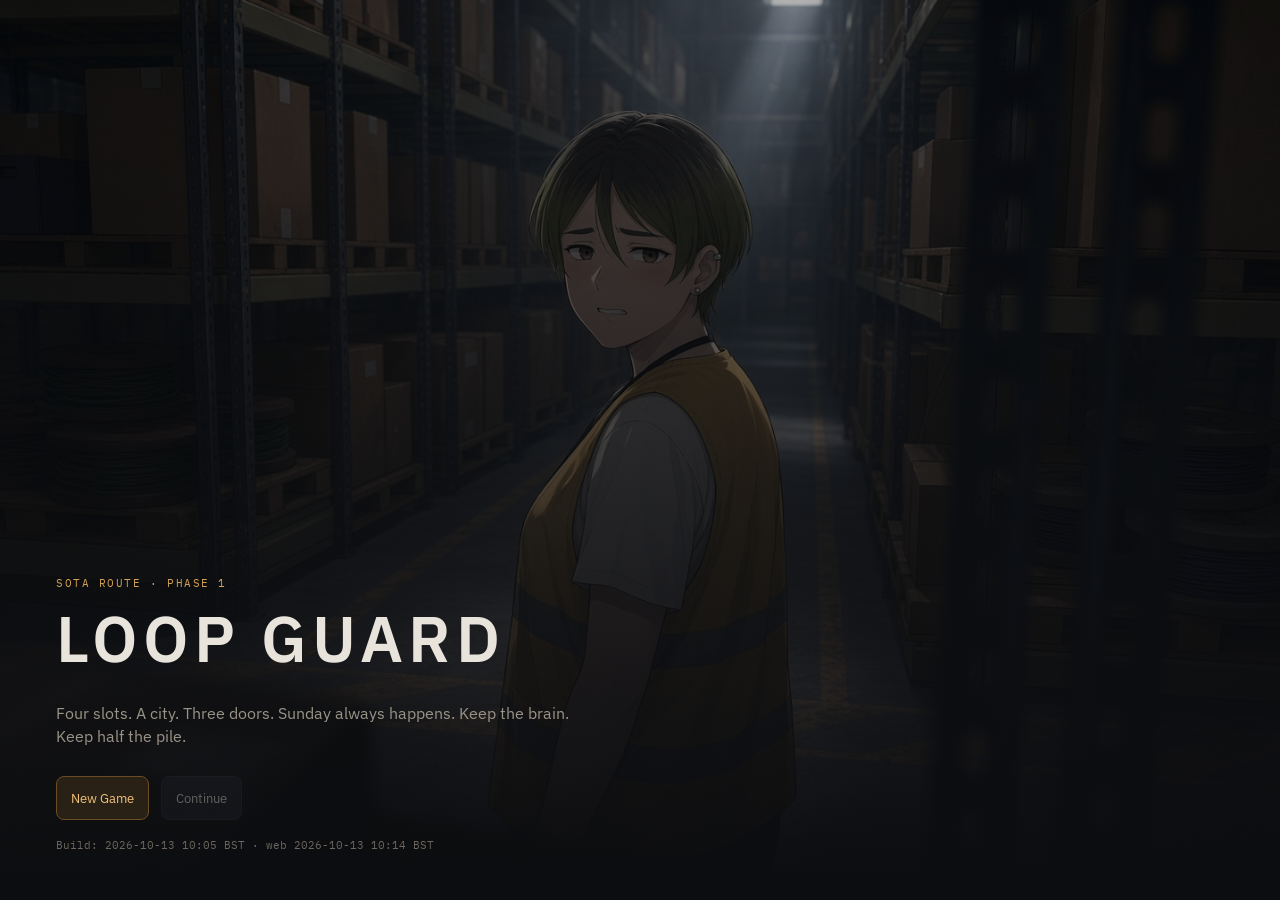
==== commit 6ac0aa85: "Web build: Himari live sprite + layers (LG_WEB_STAMP='2026-10-13 10:05 BST · web 2026-10-13 10:14 BS" ====
--- a/index.html
+++ b/index.html
@@ -49,6 +49,7 @@
         </div>
         <div id="hub-map" class="hub-map"></div>
         <img class="sprite" id="sprite" alt="" />
+        <canvas class="sprite" id="himari-live"></canvas>
         <div id="char-menu" class="char-menu"></div>
         <div class="dock">
           <div class="actions" id="actions"></div>
@@ -159,6 +160,7 @@
       <input id="media-root" spellcheck="false" />
       <p style="margin-top:16px">EDI base (default <code>http://localhost:5000</code>)</p>
       <input id="edi-url" spellcheck="false" />
+      <p style="margin-top:16px"><label><input type="checkbox" id="set-himari-live" checked /> Animated Himari</label></p>
       <div class="row">
         <button class="ghost" id="set-cancel">Cancel</button>
         <button class="primary" id="set-save">Save path</button>
@@ -166,8 +168,10 @@
     </div>
   </div>
   <div class="toast" id="toast"></div>
+  <script src="js/pixi.min.js"></script>
+  <script src="js/himari_live.js"></script>
   <script src="js/edi.js"></script>
-  <script>window.LG_WEB=true;window.LG_WEB_STAMP='2026-10-09 15:40 BST · web 2026-10-10 08:15 BST';</script>
+  <script>window.LG_WEB=true;window.LG_WEB_STAMP='2026-10-13 10:05 BST · web 2026-10-13 10:14 BST';</script>
   <script src="js/web.js"></script>
   <script src="js/audio.js"></script>
   <script src="js/data.js"></script>
--- a/css/game.css
+++ b/css/game.css
@@ -108,6 +108,12 @@
 .sprite.sota {
   max-width: 96%;
 }
+#himari-live {
+  display: none;
+  pointer-events: auto;
+  background: transparent;
+}
+#himari-live.on { display: block; }
 
 .textbox {
   position: absolute; left: 4%; right: 4%; bottom: 3.5%; z-index: 4;
